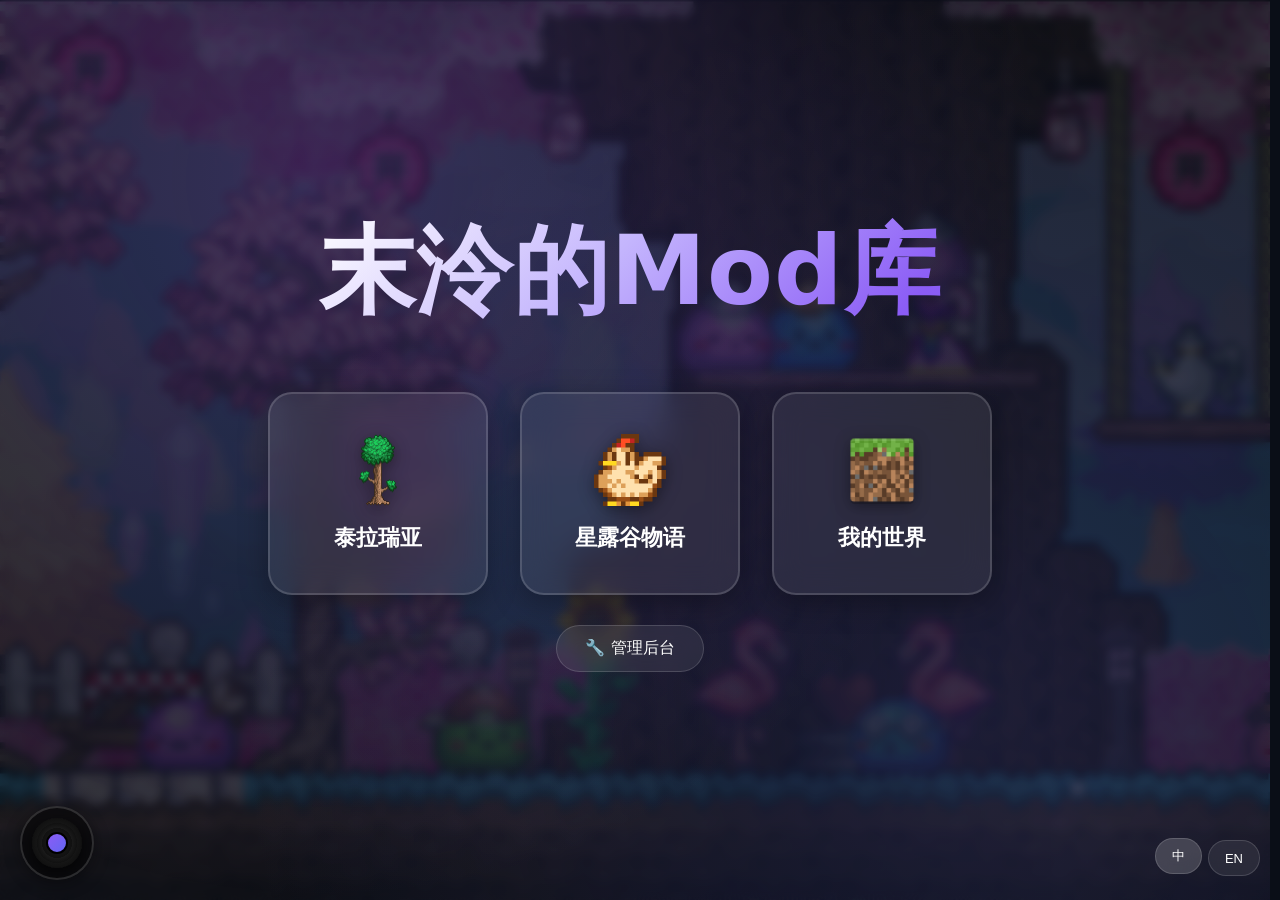
==== index.html @ c2bb66b8 "初次提交" ====
<!DOCTYPE html>
<html lang="zh-CN">
<head>
  <meta charset="UTF-8">
  <meta name="viewport" content="width=device-width, initial-scale=1.0">
  <title>末泠的Mod库</title>
  <link rel="stylesheet" href="style.css">
</head>
<body data-page="home">
  <div class="bg-gif"></div>
  <div class="bg-overlay"></div>
  <div class="bg-glow"></div>

  <div class="music-panel" id="musicPanel" onclick="toggleMusic()" title="播放/暂停音乐">
    <div class="vinyl" id="vinyl"></div>
  </div>

  <div class="lang-switch">
    <button onclick="setLang('zh')" class="lang-btn active">中</button>
    <button onclick="setLang('en')" class="lang-btn">EN</button>
  </div>

  <audio id="bgm" loop preload="auto"><source src="assets/bgm.mp3" type="audio/mpeg"></audio>

  <main class="home-container">
    <h1 class="hero-title" data-i18n="title">末泠的Mod库</h1>
    <div class="game-grid">
      <a href="terraria.html" class="big-btn">
        <img src="assets/icon-terraria.png" class="game-icon" alt="Terraria">
        <span data-i18n="terraria">泰拉瑞亚</span>
      </a>
      <a href="stardew.html" class="big-btn">
        <img src="assets/icon-stardew.png" class="game-icon" alt="Stardew">
        <span data-i18n="stardew">星露谷物语</span>
      </a>
      <a href="minecraft.html" class="big-btn">
        <img src="assets/icon-minecraft.png" class="game-icon" alt="Minecraft">
        <span data-i18n="minecraft">我的世界</span>
      </a>
    </div>
    <a href="admin.html" class="glass-btn" data-i18n="admin">🔧 管理后台</a>
  </main>
  <script src="app.js"></script>
</body>
</html>
---- style.css ----
:root {
  --glass: rgba(255,255,255,0.08); --border: rgba(255,255,255,0.15); --hover: rgba(255,255,255,0.18);
  --txt: #e5e7eb; --mute: #9ca3af; --pri: #8b5cf6; --dan: #ef4444; --rad: 16px;
}
* { margin:0; padding:0; box-sizing:border-box; }
html, body { overflow-y:scroll; scrollbar-gutter:stable; scrollbar-width:thin; scrollbar-color:rgba(255,255,255,0.25) transparent; }
body { font-family: system-ui,-apple-system,sans-serif; background:#0a0e17; color:var(--txt); min-height:100vh; }

.bg-gif { position:fixed;inset:0;background:url('assets/background.gif') center/cover no-repeat;background-color:#1a1f3d;z-index:-3;opacity:0.5; }
.bg-overlay { position:fixed;inset:0;background:rgba(10,14,23,0.65);z-index:-2;backdrop-filter:blur(5px); }
.bg-glow { position:fixed;inset:0;background:radial-gradient(circle at 25% 20%,rgba(139,92,246,0.2),transparent 60%),radial-gradient(circle at 75% 80%,rgba(99,102,241,0.15),transparent 60%);z-index:-1;pointer-events:none; }

.music-panel { position:fixed;bottom:20px;left:20px;cursor:pointer;pointer-events:auto;z-index:50;background:rgba(0,0,0,0.5);border:2px solid var(--border);border-radius:50%;padding:10px;backdrop-filter:blur(8px);box-shadow:0 4px 16px rgba(0,0,0,0.4);transition:transform 0.2s; }
.music-panel:hover { transform:scale(1.1); border-color:var(--pri); }
.vinyl { width:50px;height:50px;background:radial-gradient(circle,#111 14%,#1a1a1a 15%,#111 28%,#151515 29%,#111 42%,#1a1a1a 43%,#111 56%,#151515 57%,#111 70%,#1a1a1a 71%,#111 84%,#151515 85%,#111);border-radius:50%;position:relative;box-shadow:0 4px 12px rgba(0,0,0,0.6); }
.vinyl::after { content:'';position:absolute;top:50%;left:50%;transform:translate(-50%,-50%);width:18px;height:18px;background:linear-gradient(135deg,#8b5cf6,#6366f1);border-radius:50%;border:2px solid #000; }
.vinyl.spin { animation:spin 3s linear infinite; }
@keyframes spin { to { transform:rotate(360deg); } }

.lang-switch { position:fixed;bottom:24px;right:20px;display:flex;gap:6px;pointer-events:auto;z-index:50; }
.lang-btn { background:var(--glass);border:1px solid var(--border);color:#fff;padding:8px 16px;border-radius:20px;cursor:pointer;backdrop-filter:blur(8px);font-size:13px;transition:0.2s; }
.lang-btn:hover, .lang-btn.active { background:var(--hover);transform:translateY(-2px); }

.home-container { display:flex;flex-direction:column;align-items:center;justify-content:center;min-height:100vh;padding:100px 24px 120px;text-align:center; }
.hero-title { font-size:clamp(3.5rem,10vw,6rem);margin-bottom:24px;background:linear-gradient(135deg,#fff 0%,#c4b5fd 25%,#8b5cf6 50%,#6366f1 75%,#fff 100%);background-size:200% auto;-webkit-background-clip:text;-webkit-text-fill-color:transparent;animation:gradientFlow 5s ease infinite;font-weight:800;letter-spacing:1px; }
@keyframes gradientFlow { 0%{background-position:0% 50%;} 50%{background-position:100% 50%;} 100%{background-position:0% 50%;} }
.game-grid { display:flex;justify-content:center;gap:32px;flex-wrap:wrap;width:100%;margin:30px 0; }
.big-btn { display:flex;flex-direction:column;align-items:center;gap:16px;background:var(--glass);border:2px solid var(--border);backdrop-filter:blur(16px);color:#fff;padding:40px 48px;border-radius:24px;transition:0.3s;min-width:220px;font-size:1.4rem;font-weight:700;text-decoration:none;box-shadow:0 8px 30px rgba(0,0,0,0.3); }
.big-btn:hover { background:var(--hover);transform:translateY(-8px);border-color:var(--pri);box-shadow:0 16px 40px rgba(139,92,246,0.35); }
.game-icon { width:72px;height:72px;object-fit:contain;filter:drop-shadow(0 4px 8px rgba(0,0,0,0.4)); }

.page-container { padding:100px 24px 120px;max-width:1100px;margin:0 auto; }
.page-title { font-size:2.2rem;margin-bottom:32px;text-align:center;background:linear-gradient(90deg,#fff,var(--pri));-webkit-background-clip:text;-webkit-text-fill-color:transparent; }
.mod-grid { display:grid;grid-template-columns:repeat(4,1fr);gap:24px;margin-top:20px; }
@media(max-width:1000px){.mod-grid{grid-template-columns:repeat(3,1fr);}}
@media(max-width:700px){.mod-grid{grid-template-columns:repeat(2,1fr);}}
@media(max-width:450px){.mod-grid{grid-template-columns:1fr;}}

.mod-card { background:var(--glass);border:1px solid var(--border);backdrop-filter:blur(12px);border-radius:18px;padding:16px;text-align:center;cursor:pointer;transition:0.25s;text-decoration:none;color:inherit; }
.mod-card:hover { transform:translateY(-8px);background:var(--hover);box-shadow:0 12px 30px rgba(0,0,0,0.4); }
.mod-img { width:100%;aspect-ratio:1;object-fit:cover;border-radius:14px;margin-bottom:12px;background:#151926; }
.mod-n { font-weight:700;margin-bottom:4px; }
.mod-v { font-size:0.8rem;color:var(--mute); }

.back-btn { display:inline-block;background:var(--glass);border:1px solid var(--border);color:var(--mute);padding:8px 16px;border-radius:10px;margin-bottom:24px;backdrop-filter:blur(8px);transition:0.2s;text-decoration:none; }
.back-btn:hover { color:#fff;background:var(--hover); }
.glass-btn { background:var(--glass);border:1px solid var(--border);backdrop-filter:blur(10px);color:#fff;padding:12px 28px;border-radius:30px;cursor:pointer;font-size:1rem;transition:0.2s;text-decoration:none;display:inline-block; }
.glass-btn:hover { background:var(--hover);transform:translateY(-2px); }
.glass-btn.full { width:100%;margin-top:12px;text-align:center; }
.text-btn { background:none;border:none;color:var(--mute);margin-top:12px;cursor:pointer;font-size:1rem; }
.text-btn:hover { color:#fff; }

.auth-box { background:var(--glass);border:1px solid var(--border);backdrop-filter:blur(14px);border-radius:var(--rad);padding:40px;max-width:400px;margin:40px auto 0;text-align:center; }
.auth-box h2 { margin-bottom:16px; }
.hint { color:var(--mute);font-size:0.85rem;margin:8px 0 20px; }
.glass-input { width:100%;padding:12px;margin:6px 0;background:var(--glass);border:1px solid var(--border);border-radius:12px;color:#fff;font-size:1rem;backdrop-filter:blur(8px);transition:0.2s; }
.glass-input:focus { outline:none;border-color:var(--pri);background:var(--hover); }
textarea.glass-input { resize:vertical; }
.glass-select { width:100%;padding:12px;margin:6px 0;background:var(--glass);border:1px solid var(--border);border-radius:12px;color:#fff;font-size:1rem;backdrop-filter:blur(8px);appearance:none;cursor:pointer;transition:0.2s; background-image: url("image/svg+xml;charset=UTF-8,%3csvg xmlns='http://www.w3.org/2000/svg' viewBox='0 0 24 24' fill='none' stroke='%23e5e7eb' stroke-width='2' stroke-linecap='round' stroke-linejoin='round'%3e%3cpolyline points='6 9 12 15 18 9'%3e%3c/polyline%3e%3c/svg%3e"); background-repeat:no-repeat; background-position:right 12px center; background-size:16px; }
.glass-select:focus { outline:none;border-color:var(--pri); }
.glass-select option { background:#1a1e29;color:#fff; }
.glass-file-btn { display:block;width:100%;padding:12px;margin:6px 0;background:var(--glass);border:1px dashed var(--border);border-radius:12px;color:#fff;font-size:0.95rem;text-align:center;cursor:pointer;backdrop-filter:blur(8px);transition:0.2s; }
.glass-file-btn:hover { background:var(--hover);border-color:var(--pri); }
.glass-file-btn input { display:none; }

.admin-tabs { display:flex;gap:12px;margin:24px 0 20px;flex-wrap:wrap; }
.tab { background:var(--glass);border:1px solid var(--border);color:#fff;padding:10px 22px;border-radius:10px;cursor:pointer;backdrop-filter:blur(8px);transition:0.2s; }
.tab.active { background:var(--pri);border-color:var(--pri); }
.tab-panel { display:none; }
.tab-panel.active { display:block; }
.glass-card { background:var(--glass);border:1px solid var(--border);backdrop-filter:blur(14px);border-radius:var(--rad);padding:24px;display:grid;grid-template-columns:1fr 1fr;gap:16px;margin-bottom:30px; }
.fg.full { grid-column:1/-1; }
.fg label { display:block;margin-bottom:6px;font-weight:500;font-size:0.9rem; }
.list-wrap { display:flex;flex-direction:column;gap:12px; }
.m-item { display:flex;align-items:center;gap:16px;padding:14px;background:rgba(255,255,255,0.04);border-radius:14px; }
.m-item img { width:48px;height:48px;border-radius:10px; }
.m-info { flex:1; }
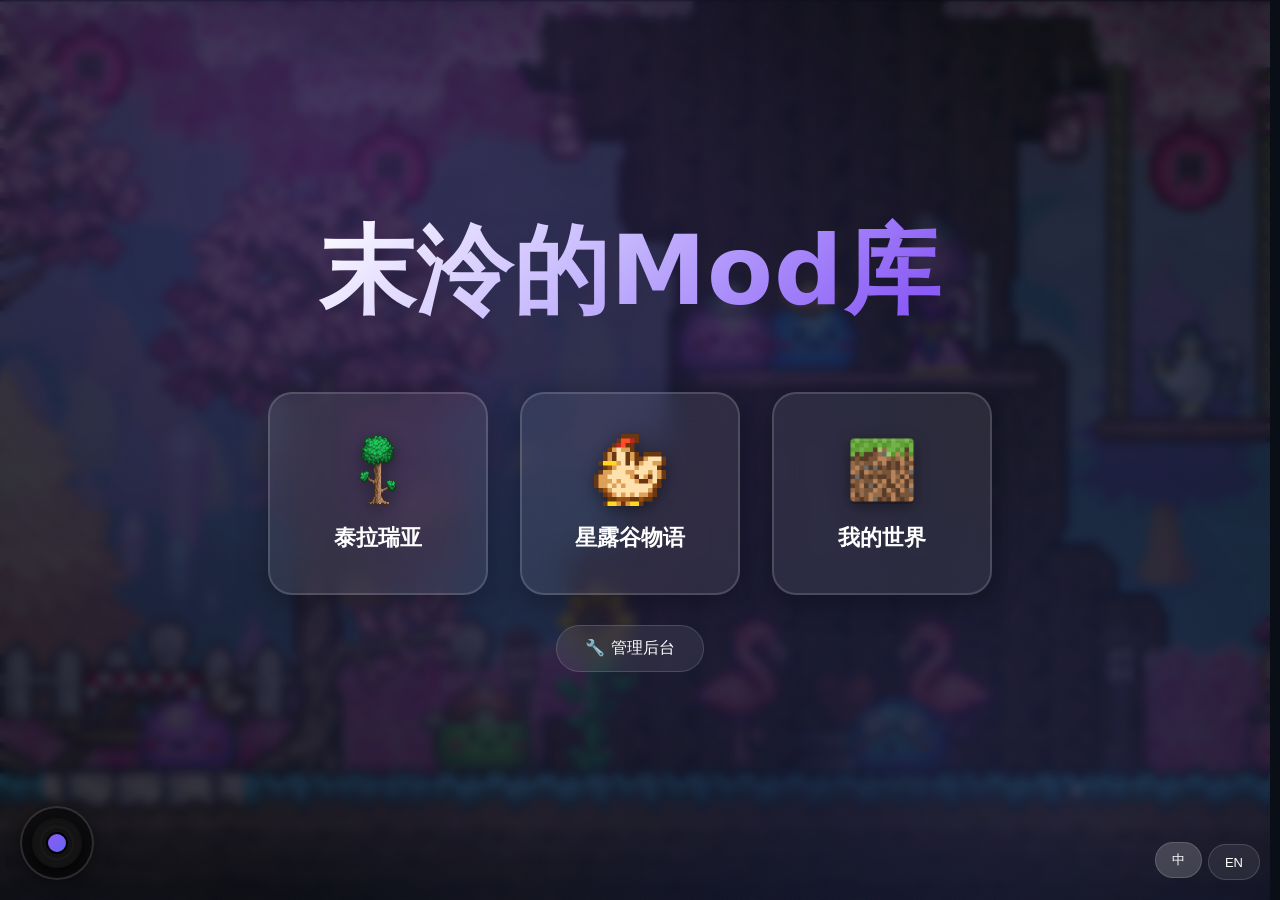
==== commit e45d6ccc: "修复后台Bug8" ====
--- a/index.html
+++ b/index.html
@@ -7,39 +7,25 @@
   <link rel="stylesheet" href="style.css">
 </head>
 <body data-page="home">
-  <div class="bg-gif"></div>
-  <div class="bg-overlay"></div>
-  <div class="bg-glow"></div>
+<div class="bg-gif"></div><div class="bg-overlay"></div><div class="bg-glow"></div>
 
-  <div class="music-panel" id="musicPanel" onclick="toggleMusic()" title="播放/暂停音乐">
-    <div class="vinyl" id="vinyl"></div>
+<div class="music-panel" onclick="toggleMusic()" title="播放/暂停音乐"><div class="vinyl" id="vinyl"></div></div>
+<div class="lang-switch">
+  <button onclick="setLang('zh')" class="lang-btn active">中</button>
+  <button onclick="setLang('en')" class="lang-btn">EN</button>
+</div>
+
+<audio id="bgm" loop preload="auto"><source src="assets/bgm.mp3" type="audio/mpeg"></audio>
+
+<main class="home-container">
+  <h1 class="hero-title" data-i18n="title">末泠的Mod库</h1>
+  <div class="game-grid">
+    <a href="terraria.html" class="big-btn"><img src="assets/icon-terraria.png" class="game-icon"><span data-i18n="terraria">泰拉瑞亚</span></a>
+    <a href="stardew.html" class="big-btn"><img src="assets/icon-stardew.png" class="game-icon"><span data-i18n="stardew">星露谷物语</span></a>
+    <a href="minecraft.html" class="big-btn"><img src="assets/icon-minecraft.png" class="game-icon"><span data-i18n="minecraft">我的世界</span></a>
   </div>
-
-  <div class="lang-switch">
-    <button onclick="setLang('zh')" class="lang-btn active">中</button>
-    <button onclick="setLang('en')" class="lang-btn">EN</button>
-  </div>
-
-  <audio id="bgm" loop preload="auto"><source src="assets/bgm.mp3" type="audio/mpeg"></audio>
-
-  <main class="home-container">
-    <h1 class="hero-title" data-i18n="title">末泠的Mod库</h1>
-    <div class="game-grid">
-      <a href="terraria.html" class="big-btn">
-        <img src="assets/icon-terraria.png" class="game-icon" alt="Terraria">
-        <span data-i18n="terraria">泰拉瑞亚</span>
-      </a>
-      <a href="stardew.html" class="big-btn">
-        <img src="assets/icon-stardew.png" class="game-icon" alt="Stardew">
-        <span data-i18n="stardew">星露谷物语</span>
-      </a>
-      <a href="minecraft.html" class="big-btn">
-        <img src="assets/icon-minecraft.png" class="game-icon" alt="Minecraft">
-        <span data-i18n="minecraft">我的世界</span>
-      </a>
-    </div>
-    <a href="admin.html" class="glass-btn" data-i18n="admin">🔧 管理后台</a>
-  </main>
-  <script src="app.js"></script>
+  <a href="admin.html" class="glass-btn" data-i18n="admin">🔧 管理后台</a>
+</main>
+<script src="app.js"></script>
 </body>
 </html>
--- a/style.css
+++ b/style.css
@@ -10,6 +10,7 @@
 .bg-overlay { position:fixed;inset:0;background:rgba(10,14,23,0.65);z-index:-2;backdrop-filter:blur(5px); }
 .bg-glow { position:fixed;inset:0;background:radial-gradient(circle at 25% 20%,rgba(139,92,246,0.2),transparent 60%),radial-gradient(circle at 75% 80%,rgba(99,102,241,0.15),transparent 60%);z-index:-1;pointer-events:none; }
 
+/* 左下角唱片 */
 .music-panel { position:fixed;bottom:20px;left:20px;cursor:pointer;pointer-events:auto;z-index:50;background:rgba(0,0,0,0.5);border:2px solid var(--border);border-radius:50%;padding:10px;backdrop-filter:blur(8px);box-shadow:0 4px 16px rgba(0,0,0,0.4);transition:transform 0.2s; }
 .music-panel:hover { transform:scale(1.1); border-color:var(--pri); }
 .vinyl { width:50px;height:50px;background:radial-gradient(circle,#111 14%,#1a1a1a 15%,#111 28%,#151515 29%,#111 42%,#1a1a1a 43%,#111 56%,#151515 57%,#111 70%,#1a1a1a 71%,#111 84%,#151515 85%,#111);border-radius:50%;position:relative;box-shadow:0 4px 12px rgba(0,0,0,0.6); }
@@ -17,10 +18,12 @@
 .vinyl.spin { animation:spin 3s linear infinite; }
 @keyframes spin { to { transform:rotate(360deg); } }
 
-.lang-switch { position:fixed;bottom:24px;right:20px;display:flex;gap:6px;pointer-events:auto;z-index:50; }
+/* 右下角语言 */
+.lang-switch { position:fixed;bottom:20px;right:20px;display:flex;gap:6px;pointer-events:auto;z-index:50; }
 .lang-btn { background:var(--glass);border:1px solid var(--border);color:#fff;padding:8px 16px;border-radius:20px;cursor:pointer;backdrop-filter:blur(8px);font-size:13px;transition:0.2s; }
 .lang-btn:hover, .lang-btn.active { background:var(--hover);transform:translateY(-2px); }
 
+/* 主页 */
 .home-container { display:flex;flex-direction:column;align-items:center;justify-content:center;min-height:100vh;padding:100px 24px 120px;text-align:center; }
 .hero-title { font-size:clamp(3.5rem,10vw,6rem);margin-bottom:24px;background:linear-gradient(135deg,#fff 0%,#c4b5fd 25%,#8b5cf6 50%,#6366f1 75%,#fff 100%);background-size:200% auto;-webkit-background-clip:text;-webkit-text-fill-color:transparent;animation:gradientFlow 5s ease infinite;font-weight:800;letter-spacing:1px; }
 @keyframes gradientFlow { 0%{background-position:0% 50%;} 50%{background-position:100% 50%;} 100%{background-position:0% 50%;} }
@@ -29,19 +32,27 @@
 .big-btn:hover { background:var(--hover);transform:translateY(-8px);border-color:var(--pri);box-shadow:0 16px 40px rgba(139,92,246,0.35); }
 .game-icon { width:72px;height:72px;object-fit:contain;filter:drop-shadow(0 4px 8px rgba(0,0,0,0.4)); }
 
-.page-container { padding:100px 24px 120px;max-width:1100px;margin:0 auto; }
+/* 游戏页 4列网格 */
+.page-container { padding:100px 24px 120px;max-width:1200px;margin:0 auto; }
 .page-title { font-size:2.2rem;margin-bottom:32px;text-align:center;background:linear-gradient(90deg,#fff,var(--pri));-webkit-background-clip:text;-webkit-text-fill-color:transparent; }
-.mod-grid { display:grid;grid-template-columns:repeat(4,1fr);gap:24px;margin-top:20px; }
-@media(max-width:1000px){.mod-grid{grid-template-columns:repeat(3,1fr);}}
-@media(max-width:700px){.mod-grid{grid-template-columns:repeat(2,1fr);}}
-@media(max-width:450px){.mod-grid{grid-template-columns:1fr;}}
+.mod-grid { display:grid;grid-template-columns:repeat(4,1fr);gap:24px;margin-top:20px;width:100%; }
+@media (max-width:1024px) { .mod-grid { grid-template-columns: repeat(3, 1fr); } }
+@media (max-width:768px) { .mod-grid { grid-template-columns: repeat(2, 1fr); } }
+@media (max-width:480px) { .mod-grid { grid-template-columns: 1fr; } }
 
-.mod-card { background:var(--glass);border:1px solid var(--border);backdrop-filter:blur(12px);border-radius:18px;padding:16px;text-align:center;cursor:pointer;transition:0.25s;text-decoration:none;color:inherit; }
-.mod-card:hover { transform:translateY(-8px);background:var(--hover);box-shadow:0 12px 30px rgba(0,0,0,0.4); }
-.mod-img { width:100%;aspect-ratio:1;object-fit:cover;border-radius:14px;margin-bottom:12px;background:#151926; }
-.mod-n { font-weight:700;margin-bottom:4px; }
-.mod-v { font-size:0.8rem;color:var(--mute); }
+/* Mod 卡片布局 */
+.mod-card { background:var(--glass);border:1px solid var(--border);backdrop-filter:blur(12px);border-radius:18px;padding:20px;display:flex;flex-direction:column;align-items:center;text-align:center;transition:0.3s;height:100%; }
+.mod-card:hover { transform:translateY(-6px);background:var(--hover);box-shadow:0 8px 24px rgba(0,0,0,0.3); }
+.mod-card img.mod-img { width:110px;height:110px;object-fit:cover;border-radius:14px;margin-bottom:14px;box-shadow:0 4px 12px rgba(0,0,0,0.3);background:#1a1a1a; }
+.mod-card .mod-header { display:flex;align-items:center;gap:10px;margin-bottom:10px;justify-content:center;flex-wrap:wrap; }
+.mod-card .mod-name { font-size:1.15rem;font-weight:700;margin:0;color:#f8fafc; }
+.mod-card .mod-ver { background:rgba(139,92,246,0.2);color:#a78bfa;padding:3px 12px;border-radius:20px;font-size:0.8rem;font-weight:600;border:1px solid rgba(139,92,246,0.3); }
+.mod-card .mod-desc { font-size:0.9rem;opacity:0.85;line-height:1.6;margin:10px 0;flex-grow:1;color:#cbd5e1;max-width:100%;word-break:break-word; }
+.mod-card .mod-actions { display:flex;gap:12px;margin-top:auto;padding-top:14px;width:100%;justify-content:center; }
+.mod-card .mod-actions .glass-btn { background:rgba(139,92,246,0.15);border:1px solid rgba(139,92,246,0.3);color:#a78bfa;padding:8px 18px;border-radius:20px;font-size:0.85rem;text-decoration:none;font-weight:600;transition:0.2s; }
+.mod-card .mod-actions .glass-btn:hover { background:rgba(139,92,246,0.3);transform:translateY(-2px); }
 
+/* 通用组件 */
 .back-btn { display:inline-block;background:var(--glass);border:1px solid var(--border);color:var(--mute);padding:8px 16px;border-radius:10px;margin-bottom:24px;backdrop-filter:blur(8px);transition:0.2s;text-decoration:none; }
 .back-btn:hover { color:#fff;background:var(--hover); }
 .glass-btn { background:var(--glass);border:1px solid var(--border);backdrop-filter:blur(10px);color:#fff;padding:12px 28px;border-radius:30px;cursor:pointer;font-size:1rem;transition:0.2s;text-decoration:none;display:inline-block; }
@@ -50,6 +61,7 @@
 .text-btn { background:none;border:none;color:var(--mute);margin-top:12px;cursor:pointer;font-size:1rem; }
 .text-btn:hover { color:#fff; }
 
+/* 表单 & 后台 */
 .auth-box { background:var(--glass);border:1px solid var(--border);backdrop-filter:blur(14px);border-radius:var(--rad);padding:40px;max-width:400px;margin:40px auto 0;text-align:center; }
 .auth-box h2 { margin-bottom:16px; }
 .hint { color:var(--mute);font-size:0.85rem;margin:8px 0 20px; }
@@ -74,4 +86,6 @@
 .list-wrap { display:flex;flex-direction:column;gap:12px; }
 .m-item { display:flex;align-items:center;gap:16px;padding:14px;background:rgba(255,255,255,0.04);border-radius:14px; }
 .m-item img { width:48px;height:48px;border-radius:10px; }
-.m-info { flex:1; }+.m-info { flex:1; }
+.del-btn { background:var(--dan);color:#fff;border:none;padding:6px 12px;border-radius:6px;cursor:pointer; }
+.del-btn:hover { background:#dc2626; }
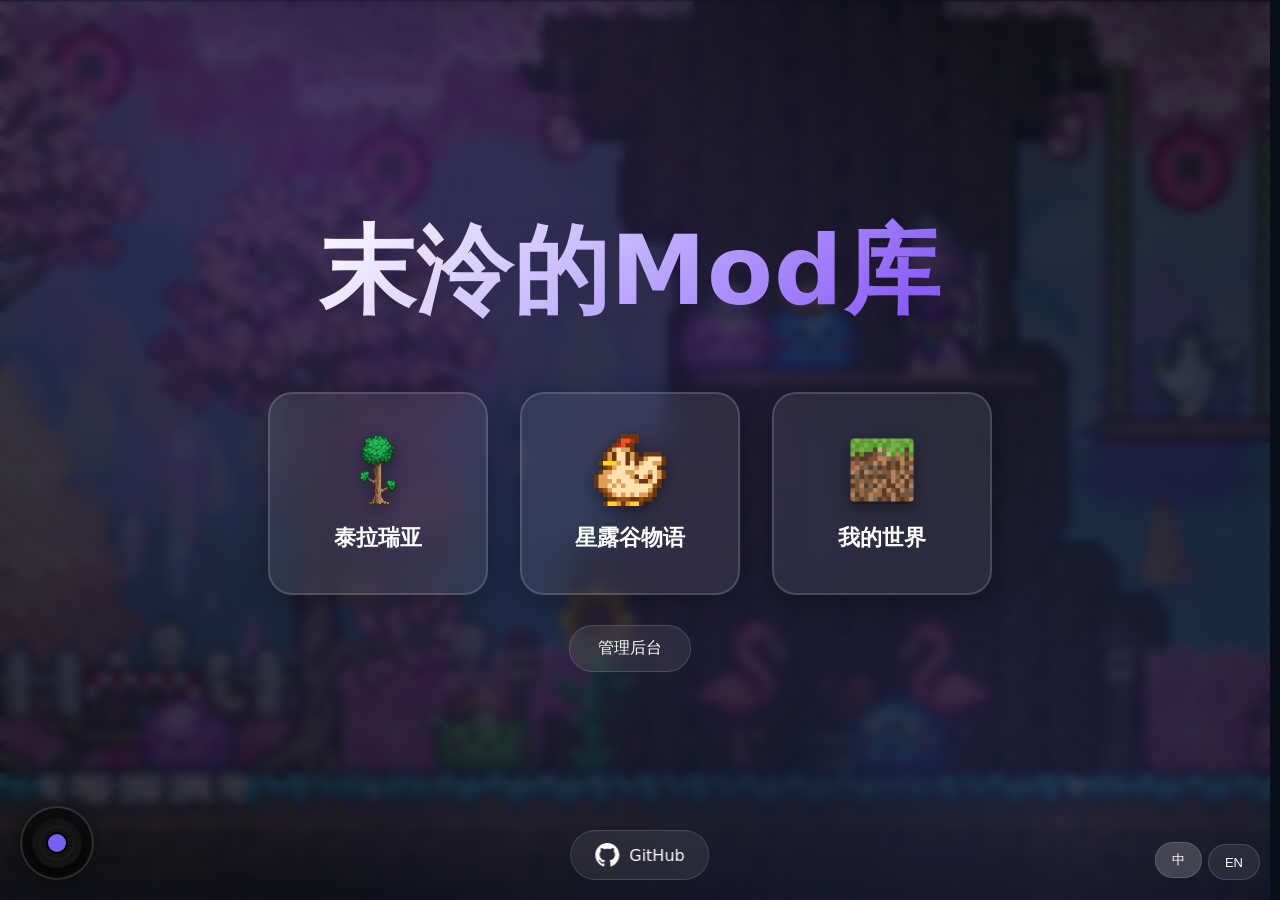
==== commit 223bcd41: "增加联系方式" ====
--- a/index.html
+++ b/index.html
@@ -25,6 +25,14 @@
     <a href="minecraft.html" class="big-btn"><img src="assets/icon-minecraft.png" class="game-icon"><span data-i18n="minecraft">我的世界</span></a>
   </div>
   <a href="admin.html" class="glass-btn" data-i18n="admin">🔧 管理后台</a>
+  <div class="contact-section">
+    <a href="https://github.com/bilimoing/MoLingMod" target="_blank" class="github-link">
+      <svg class="github-icon" viewBox="0 0 24 24" fill="currentColor">
+        <path d="M12 0c-6.626 0-12 5.373-12 12 0 5.302 3.438 9.8 8.207 11.387.599.111.793-.261.793-.577v-2.234c-3.338.726-4.033-1.416-4.033-1.416-.546-1.387-1.333-1.756-1.333-1.756-1.089-.745.083-.729.083-.729 1.205.084 1.839 1.237 1.839 1.237 1.07 1.834 2.807 1.304 3.492.997.107-.775.418-1.305.762-1.604-2.665-.305-5.467-1.334-5.467-5.931 0-1.311.469-2.381 1.236-3.221-.124-.303-.535-1.524.117-3.176 0 0 1.008-.322 3.301 1.23.957-.266 1.983-.399 3.003-.404 1.02.005 2.047.138 3.006.404 2.291-1.552 3.297-1.23 3.297-1.23.653 1.653.242 2.874.118 3.176.77.84 1.235 1.911 1.235 3.221 0 4.609-2.807 5.624-5.479 5.921.43.372.823 1.102.823 2.222v3.293c0 .319.192.694.801.576 4.765-1.589 8.199-6.086 8.199-11.386 0-6.627-5.373-12-12-12z"/>
+      </svg>
+      <span>GitHub</span>
+    </a>
+  </div>
 </main>
 <script src="app.js"></script>
 </body>
--- a/style.css
+++ b/style.css
@@ -31,6 +31,12 @@
 .big-btn { display:flex;flex-direction:column;align-items:center;gap:16px;background:var(--glass);border:2px solid var(--border);backdrop-filter:blur(16px);color:#fff;padding:40px 48px;border-radius:24px;transition:0.3s;min-width:220px;font-size:1.4rem;font-weight:700;text-decoration:none;box-shadow:0 8px 30px rgba(0,0,0,0.3); }
 .big-btn:hover { background:var(--hover);transform:translateY(-8px);border-color:var(--pri);box-shadow:0 16px 40px rgba(139,92,246,0.35); }
 .game-icon { width:72px;height:72px;object-fit:contain;filter:drop-shadow(0 4px 8px rgba(0,0,0,0.4)); }
+
+/* 联系方式 */
+.contact-section { position:fixed;bottom:20px;left:50%;transform:translateX(-50%);z-index:50; }
+.github-link { display:inline-flex;align-items:center;gap:10px;background:var(--glass);border:1px solid var(--border);backdrop-filter:blur(10px);color:#fff;padding:12px 24px;border-radius:30px;text-decoration:none;font-size:1rem;transition:0.3s; }
+.github-link:hover { background:var(--hover);transform:translateY(-3px);border-color:#fff;box-shadow:0 8px 20px rgba(255,255,255,0.15); }
+.github-icon { width:24px;height:24px; }
 
 /* 游戏页 4列网格 */
 .page-container { padding:100px 24px 120px;max-width:1200px;margin:0 auto; }
@@ -88,4 +94,48 @@
 .m-item img { width:48px;height:48px;border-radius:10px; }
 .m-info { flex:1; }
 .del-btn { background:var(--dan);color:#fff;border:none;padding:6px 12px;border-radius:6px;cursor:pointer; }
-.del-btn:hover { background:#dc2626; }+.del-btn:hover { background:#dc2626; }
+
+/* 标签样式 */
+.mod-tags { display:flex;flex-wrap:wrap;gap:6px;justify-content:center;margin:8px 0; }
+.mod-tag { background:rgba(139,92,246,0.2);color:#a78bfa;padding:2px 10px;border-radius:12px;font-size:0.75rem;font-weight:500;border:1px solid rgba(139,92,246,0.3); }
+
+/* 详情页模态框 */
+.modal-overlay { position:fixed;inset:0;background:rgba(0,0,0,0.8);backdrop-filter:blur(8px);z-index:1000;display:flex;align-items:center;justify-content:center;padding:20px; }
+.modal-content { background:rgba(20,24,40,0.95);border:1px solid var(--border);border-radius:20px;max-width:800px;width:100%;max-height:90vh;overflow-y:auto;padding:30px;position:relative; }
+.modal-close { position:absolute;top:15px;right:15px;background:var(--glass);border:1px solid var(--border);color:#fff;width:36px;height:36px;border-radius:50%;cursor:pointer;font-size:1.2rem;display:flex;align-items:center;justify-content:center;transition:0.2s; }
+.modal-close:hover { background:var(--dan); }
+.modal-title { font-size:1.8rem;margin-bottom:8px;text-align:center; }
+.modal-version { text-align:center;margin-bottom:16px; }
+.modal-tags { display:flex;flex-wrap:wrap;gap:8px;justify-content:center;margin-bottom:20px; }
+.modal-tag { background:rgba(139,92,246,0.2);color:#a78bfa;padding:4px 14px;border-radius:16px;font-size:0.85rem;border:1px solid rgba(139,92,246,0.3); }
+.modal-desc { background:rgba(255,255,255,0.05);padding:16px;border-radius:12px;margin-bottom:20px;line-height:1.8;font-size:0.95rem; }
+.modal-screenshots-title { font-size:1.1rem;margin-bottom:12px;color:var(--pri); }
+.screenshot-grid { display:grid;grid-template-columns:repeat(auto-fill,minmax(200px,1fr));gap:12px;margin-bottom:20px; }
+.screenshot-item { width:100%;aspect-ratio:16/9;object-fit:cover;border-radius:10px;border:1px solid var(--border);cursor:pointer;transition:0.2s; }
+.screenshot-item:hover { transform:scale(1.05);border-color:var(--pri); }
+.modal-actions { display:flex;gap:12px;justify-content:center;padding-top:20px;border-top:1px solid var(--border); }
+.modal-actions .glass-btn { padding:12px 32px;font-size:1rem; }
+
+/* 截图上传预览 */
+.screenshot-preview { display:flex;flex-wrap:wrap;gap:10px;margin-top:10px; }
+.screenshot-thumb { width:80px;height:80px;object-fit:cover;border-radius:8px;border:1px solid var(--border); }
+.screenshot-remove { position:absolute;top:2px;right:2px;background:var(--dan);color:#fff;width:20px;height:20px;border-radius:50%;border:none;cursor:pointer;font-size:0.7rem;display:flex;align-items:center;justify-content:center; }
+
+/* 标签选择器 */
+.tag-selector { display:flex;flex-wrap:wrap;gap:8px;margin:10px 0; }
+.tag-option { background:var(--glass);border:1px solid var(--border);padding:6px 14px;border-radius:16px;cursor:pointer;font-size:0.85rem;transition:0.2s; }
+.tag-option:hover { background:var(--hover); }
+.tag-option.selected { background:var(--pri);border-color:var(--pri);color:#fff; }
+.manual-tag-input { display:flex;gap:8px;margin-top:10px; }
+.manual-tag-input input { flex:1;padding:8px 12px;background:var(--glass);border:1px solid var(--border);border-radius:8px;color:#fff;font-size:0.9rem; }
+.manual-tag-input button { padding:8px 16px;background:var(--pri);border:none;border-radius:8px;color:#fff;cursor:pointer; }
+.selected-tags { display:flex;flex-wrap:wrap;gap:6px;margin-top:10px; }
+.selected-tag { background:rgba(139,92,246,0.3);color:#fff;padding:4px 12px;border-radius:12px;font-size:0.8rem;display:flex;align-items:center;gap:6px; }
+.selected-tag button { background:none;border:none;color:#fff;cursor:pointer;font-size:1rem;padding:0 2px; }
+
+/* 灯箱放大 */
+.lightbox-overlay { position:fixed;inset:0;background:rgba(0,0,0,0.95);backdrop-filter:blur(10px);z-index:2000;display:flex;align-items:center;justify-content:center;padding:20px; }
+.lightbox-content { max-width:90vw;max-height:90vh;object-fit:contain;border-radius:8px;box-shadow:0 8px 32px rgba(0,0,0,0.6); }
+.lightbox-close { position:absolute;top:20px;right:20px;background:var(--glass);border:1px solid var(--border);color:#fff;width:44px;height:44px;border-radius:50%;cursor:pointer;font-size:1.5rem;display:flex;align-items:center;justify-content:center;transition:0.2s;z-index:2001; }
+.lightbox-close:hover { background:var(--dan);transform:scale(1.1); }
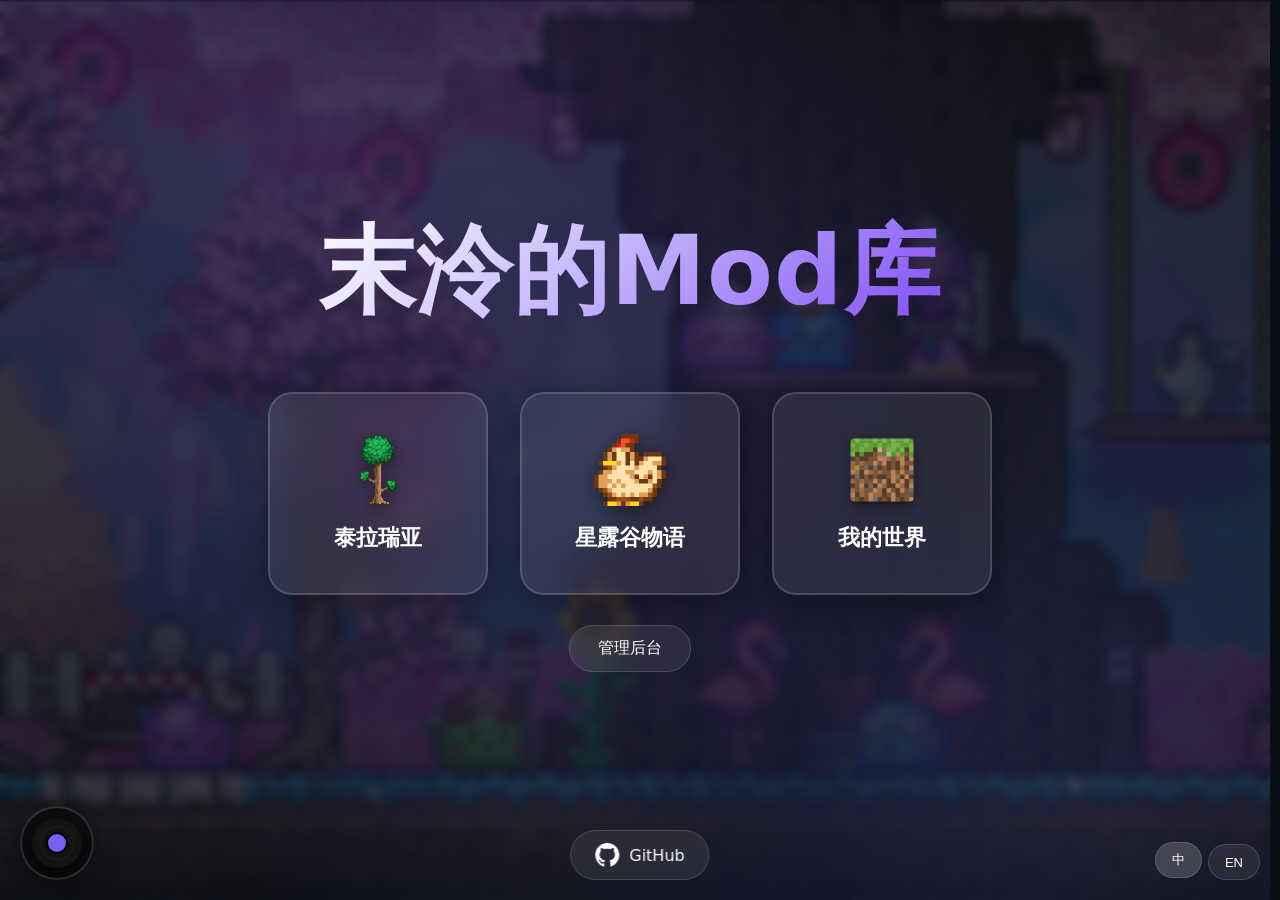
==== commit acdced1c: "更新更新逻辑" ====
--- a/index.html
+++ b/index.html
@@ -20,9 +20,9 @@
 <main class="home-container">
   <h1 class="hero-title" data-i18n="title">末泠的Mod库</h1>
   <div class="game-grid">
-    <a href="terraria.html" class="big-btn"><img src="assets/icon-terraria.png" class="game-icon"><span data-i18n="terraria">泰拉瑞亚</span></a>
-    <a href="stardew.html" class="big-btn"><img src="assets/icon-stardew.png" class="game-icon"><span data-i18n="stardew">星露谷物语</span></a>
-    <a href="minecraft.html" class="big-btn"><img src="assets/icon-minecraft.png" class="game-icon"><span data-i18n="minecraft">我的世界</span></a>
+    <a href="terraria.html" class="big-btn"><img src="assets/icon-terraria.png" class="game-icon" alt=""><span data-i18n="terraria">泰拉瑞亚</span></a>
+    <a href="stardew.html" class="big-btn"><img src="assets/icon-stardew.png" class="game-icon" alt=""><span data-i18n="stardew">星露谷物语</span></a>
+    <a href="minecraft.html" class="big-btn"><img src="assets/icon-minecraft.png" class="game-icon" alt=""><span data-i18n="minecraft">我的世界</span></a>
   </div>
   <a href="admin.html" class="glass-btn" data-i18n="admin">🔧 管理后台</a>
   <div class="contact-section">
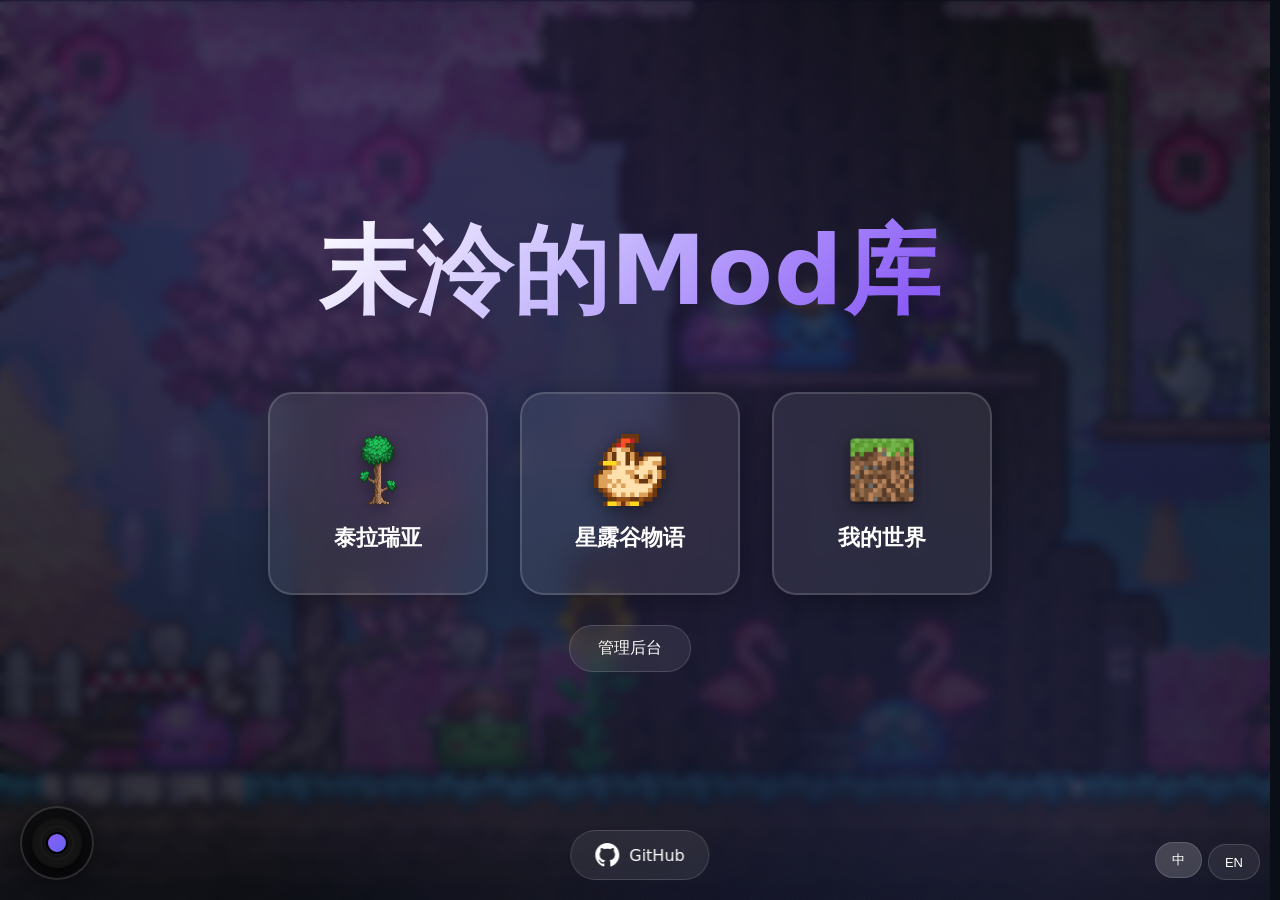
==== commit adbe8b2e: "更新标签图标" ====
--- a/index.html
+++ b/index.html
@@ -4,6 +4,7 @@
   <meta charset="UTF-8">
   <meta name="viewport" content="width=device-width, initial-scale=1.0">
   <title>末泠的Mod库</title>
+  <link rel="icon" type="image/png" href="assets/web-icon.png">
   <link rel="stylesheet" href="style.css">
 </head>
 <body data-page="home">
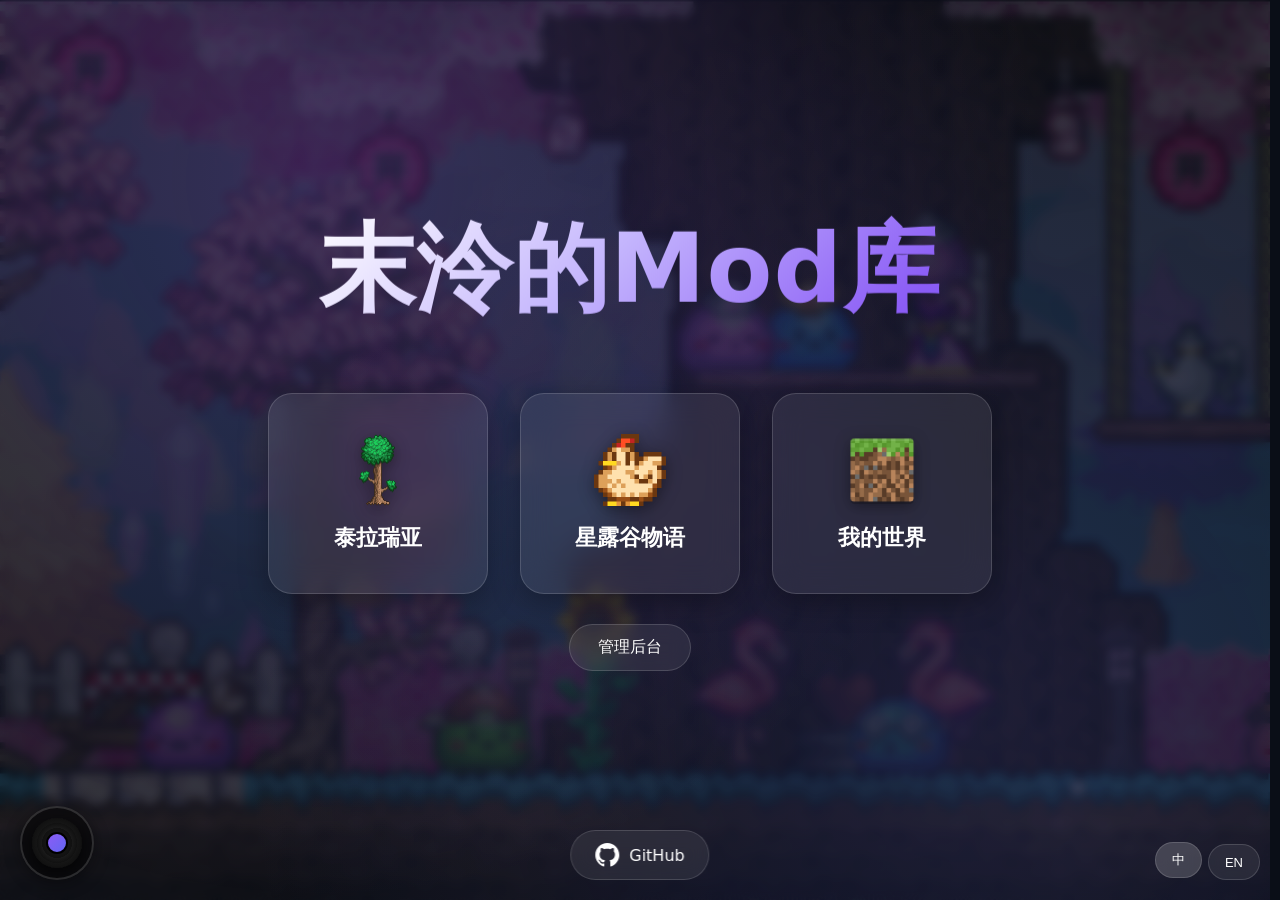
==== commit f0aae992: "修复显示bug16" ====
--- a/index.html
+++ b/index.html
@@ -35,6 +35,6 @@
     </a>
   </div>
 </main>
-<script src="app.js"></script>
+<script src="app.js?v=2"></script>
 </body>
 </html>
--- a/style.css
+++ b/style.css
@@ -25,11 +25,12 @@
 
 /* 主页 */
 .home-container { display:flex;flex-direction:column;align-items:center;justify-content:center;min-height:100vh;padding:100px 24px 120px;text-align:center; }
-.hero-title { font-size:clamp(3.5rem,10vw,6rem);margin-bottom:24px;background:linear-gradient(135deg,#fff 0%,#c4b5fd 25%,#8b5cf6 50%,#6366f1 75%,#fff 100%);background-size:200% auto;-webkit-background-clip:text;-webkit-text-fill-color:transparent;animation:gradientFlow 5s ease infinite;font-weight:800;letter-spacing:1px; }
+.hero-title { font-size:clamp(3.5rem,10vw,6rem);margin-bottom:24px;background:linear-gradient(135deg,#fff 0%,#c4b5fd 25%,#8b5cf6 50%,#6366f1 75%,#fff 100%);background-size:200% auto;-webkit-background-clip:text;-webkit-text-fill-color:transparent;animation:gradientFlow 5s ease infinite;font-weight:800;letter-spacing:1px;transform-style: preserve-3d;will-change: transform; }
 @keyframes gradientFlow { 0%{background-position:0% 50%;} 50%{background-position:100% 50%;} 100%{background-position:0% 50%;} }
 .game-grid { display:flex;justify-content:center;gap:32px;flex-wrap:wrap;width:100%;margin:30px 0; }
-.big-btn { display:flex;flex-direction:column;align-items:center;gap:16px;background:var(--glass);border:2px solid var(--border);backdrop-filter:blur(16px);color:#fff;padding:40px 48px;border-radius:24px;transition:0.3s;min-width:220px;font-size:1.4rem;font-weight:700;text-decoration:none;box-shadow:0 8px 30px rgba(0,0,0,0.3); }
-.big-btn:hover { background:var(--hover);transform:translateY(-8px);border-color:var(--pri);box-shadow:0 16px 40px rgba(139,92,246,0.35); }
+.big-btn { display:flex;flex-direction:column;align-items:center;gap:16px;background:var(--glass);border:1px solid var(--border);backdrop-filter:blur(16px);color:#fff;padding:40px 48px;border-radius:24px;transition:transform 0.15s ease-out, box-shadow 0.3s;min-width:220px;font-size:1.4rem;font-weight:700;text-decoration:none;box-shadow:0 8px 30px rgba(0,0,0,0.3);transform-style:preserve-3d;will-change:transform;position:relative;animation:neonBreath 4s ease-in-out infinite; }
+@keyframes neonBreath { 0%,100%{box-shadow:0 8px 30px rgba(0,0,0,0.3), 0 0 20px rgba(139,92,246,0.15), 0 0 40px rgba(139,92,246,0.08);} 50%{box-shadow:0 8px 30px rgba(0,0,0,0.3), 0 0 30px rgba(139,92,246,0.3), 0 0 60px rgba(139,92,246,0.15);} }
+.big-btn:hover { background:var(--hover);border-color:var(--pri);box-shadow:0 20px 60px rgba(139,92,246,0.4), 0 0 40px rgba(139,92,246,0.35), 0 0 80px rgba(139,92,246,0.2); }
 .game-icon { width:72px;height:72px;object-fit:contain;filter:drop-shadow(0 4px 8px rgba(0,0,0,0.4)); }
 
 /* 联系方式 */
@@ -41,6 +42,70 @@
 /* 游戏页 4列网格 */
 .page-container { padding:100px 24px 120px;max-width:1200px;margin:0 auto; }
 .page-title { font-size:2.2rem;margin-bottom:32px;text-align:center;background:linear-gradient(90deg,#fff,var(--pri));-webkit-background-clip:text;-webkit-text-fill-color:transparent; }
+
+/* 🔍 搜索栏样式 */
+.search-bar {
+  max-width:600px;
+  margin:0 auto 30px;
+  position:relative;
+}
+.search-input {
+  width:100%;
+  padding:14px 20px 14px 50px;
+  background:var(--glass);
+  border:1px solid var(--border);
+  border-radius:30px;
+  color:#fff;
+  font-size:1rem;
+  backdrop-filter:blur(10px);
+  transition:0.3s;
+}
+.search-input:focus {
+  outline:none;
+  border-color:var(--pri);
+  background:var(--hover);
+  box-shadow:0 0 20px rgba(139,92,246,0.2);
+}
+.search-input::placeholder {
+  color:var(--mute);
+}
+.search-icon {
+  position:absolute;
+  left:18px;
+  top:50%;
+  transform:translateY(-50%);
+  width:20px;
+  height:20px;
+  opacity:0.5;
+  pointer-events:none;
+}
+.search-clear {
+  position:absolute;
+  right:15px;
+  top:50%;
+  transform:translateY(-50%);
+  background:none;
+  border:none;
+  color:var(--mute);
+  cursor:pointer;
+  font-size:1.2rem;
+  padding:5px 10px;
+  display:none;
+  transition:0.2s;
+}
+.search-clear:hover {
+  color:#fff;
+}
+.search-clear.visible {
+  display:block;
+}
+.search-results-info {
+  text-align:center;
+  margin-top:15px;
+  color:var(--mute);
+  font-size:0.9rem;
+  min-height:20px;
+}
 .mod-grid { display:grid;grid-template-columns:repeat(4,1fr);gap:24px;margin-top:20px;width:100%; }
 @media (max-width:1024px) { .mod-grid { grid-template-columns: repeat(3, 1fr); } }
 @media (max-width:768px) { .mod-grid { grid-template-columns: repeat(2, 1fr); } }
@@ -53,7 +118,7 @@
 .mod-card .mod-header { display:flex;align-items:center;gap:10px;margin-bottom:10px;justify-content:center;flex-wrap:wrap; }
 .mod-card .mod-name { font-size:1.15rem;font-weight:700;margin:0;color:#f8fafc; }
 .mod-card .mod-ver { background:rgba(139,92,246,0.2);color:#a78bfa;padding:3px 12px;border-radius:20px;font-size:0.8rem;font-weight:600;border:1px solid rgba(139,92,246,0.3); }
-.mod-card .mod-desc { font-size:0.9rem;opacity:0.85;line-height:1.6;margin:10px 0;flex-grow:1;color:#cbd5e1;max-width:100%;word-break:break-word; }
+.mod-card .mod-desc { font-size:0.9rem;opacity:0.85;line-height:1.6;margin:10px 0;flex-grow:1;color:#cbd5e1;max-width:100%;word-break:break-word;display:-webkit-box;-webkit-line-clamp:2;-webkit-box-orient:vertical;overflow:hidden;text-overflow:ellipsis; }
 .mod-card .mod-actions { display:flex;gap:12px;margin-top:auto;padding-top:14px;width:100%;justify-content:center; }
 .mod-card .mod-actions .glass-btn { background:rgba(139,92,246,0.15);border:1px solid rgba(139,92,246,0.3);color:#a78bfa;padding:8px 18px;border-radius:20px;font-size:0.85rem;text-decoration:none;font-weight:600;transition:0.2s; }
 .mod-card .mod-actions .glass-btn:hover { background:rgba(139,92,246,0.3);transform:translateY(-2px); }
